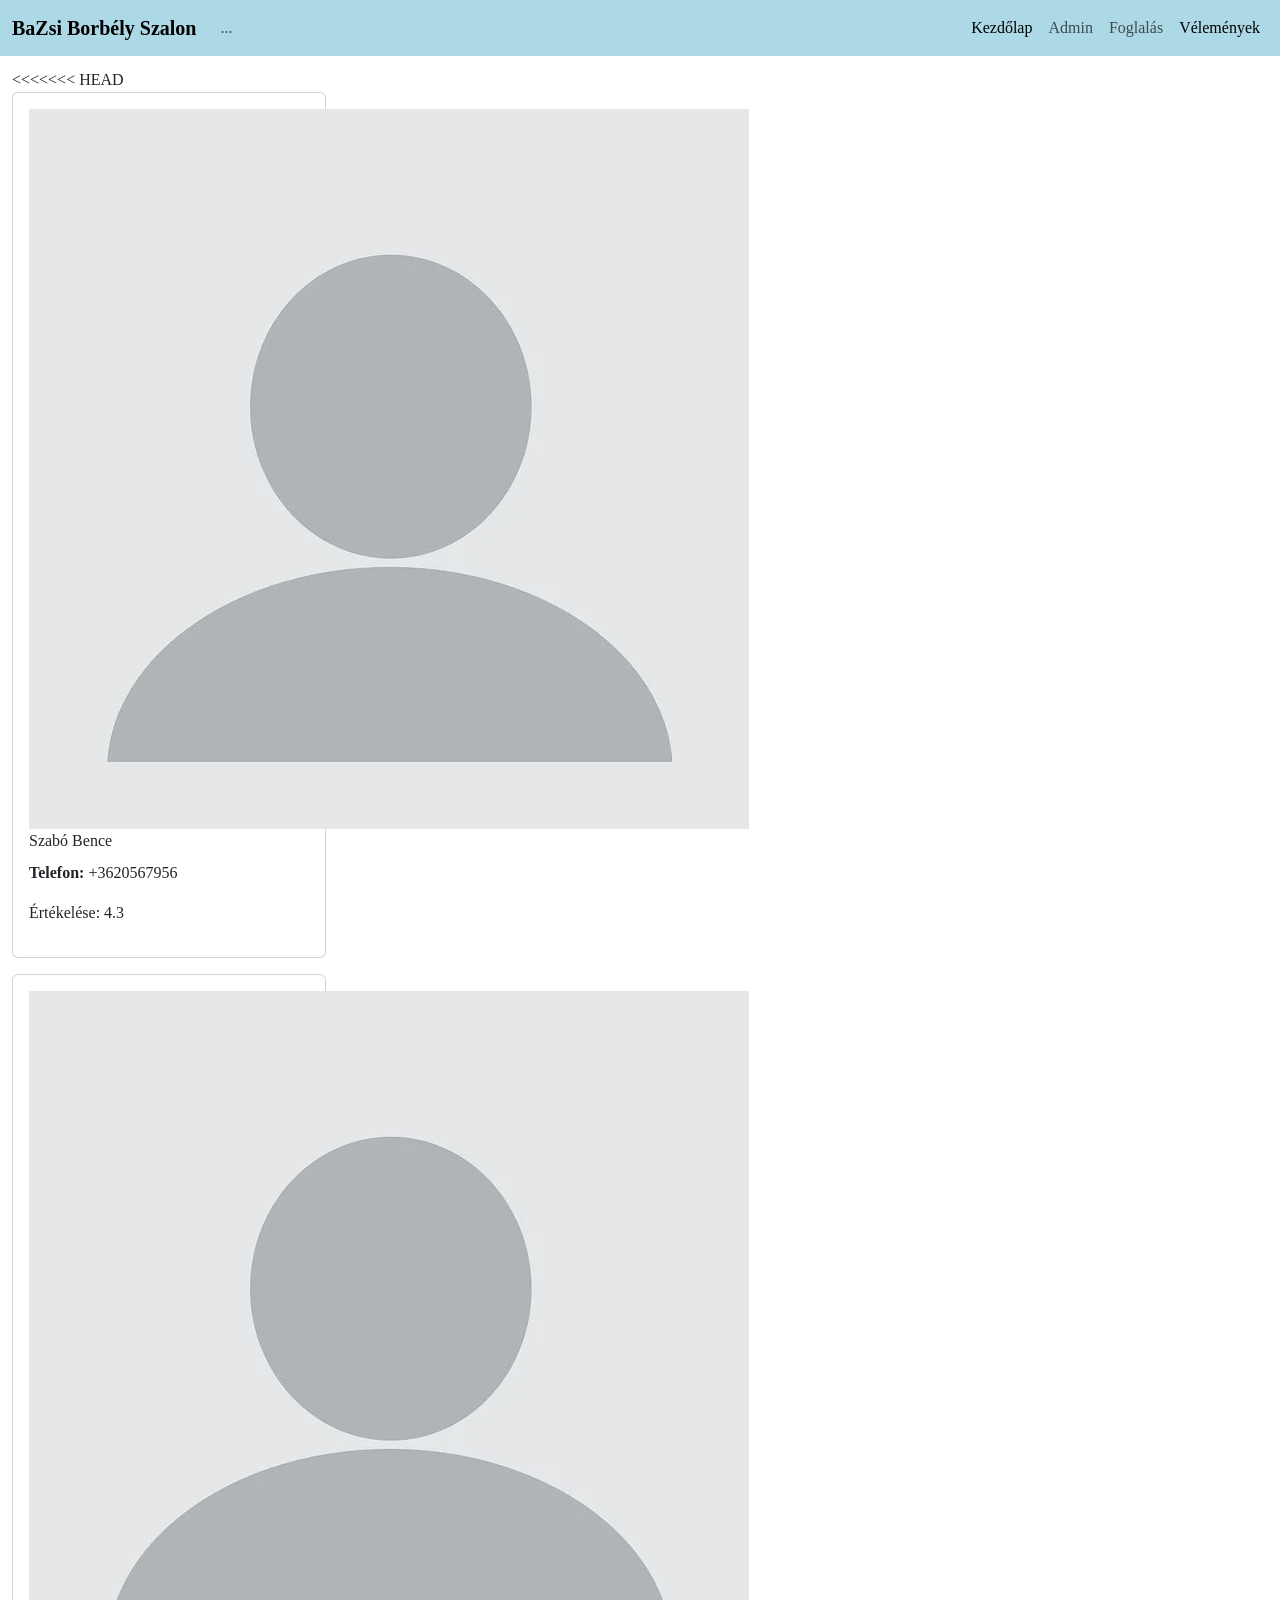
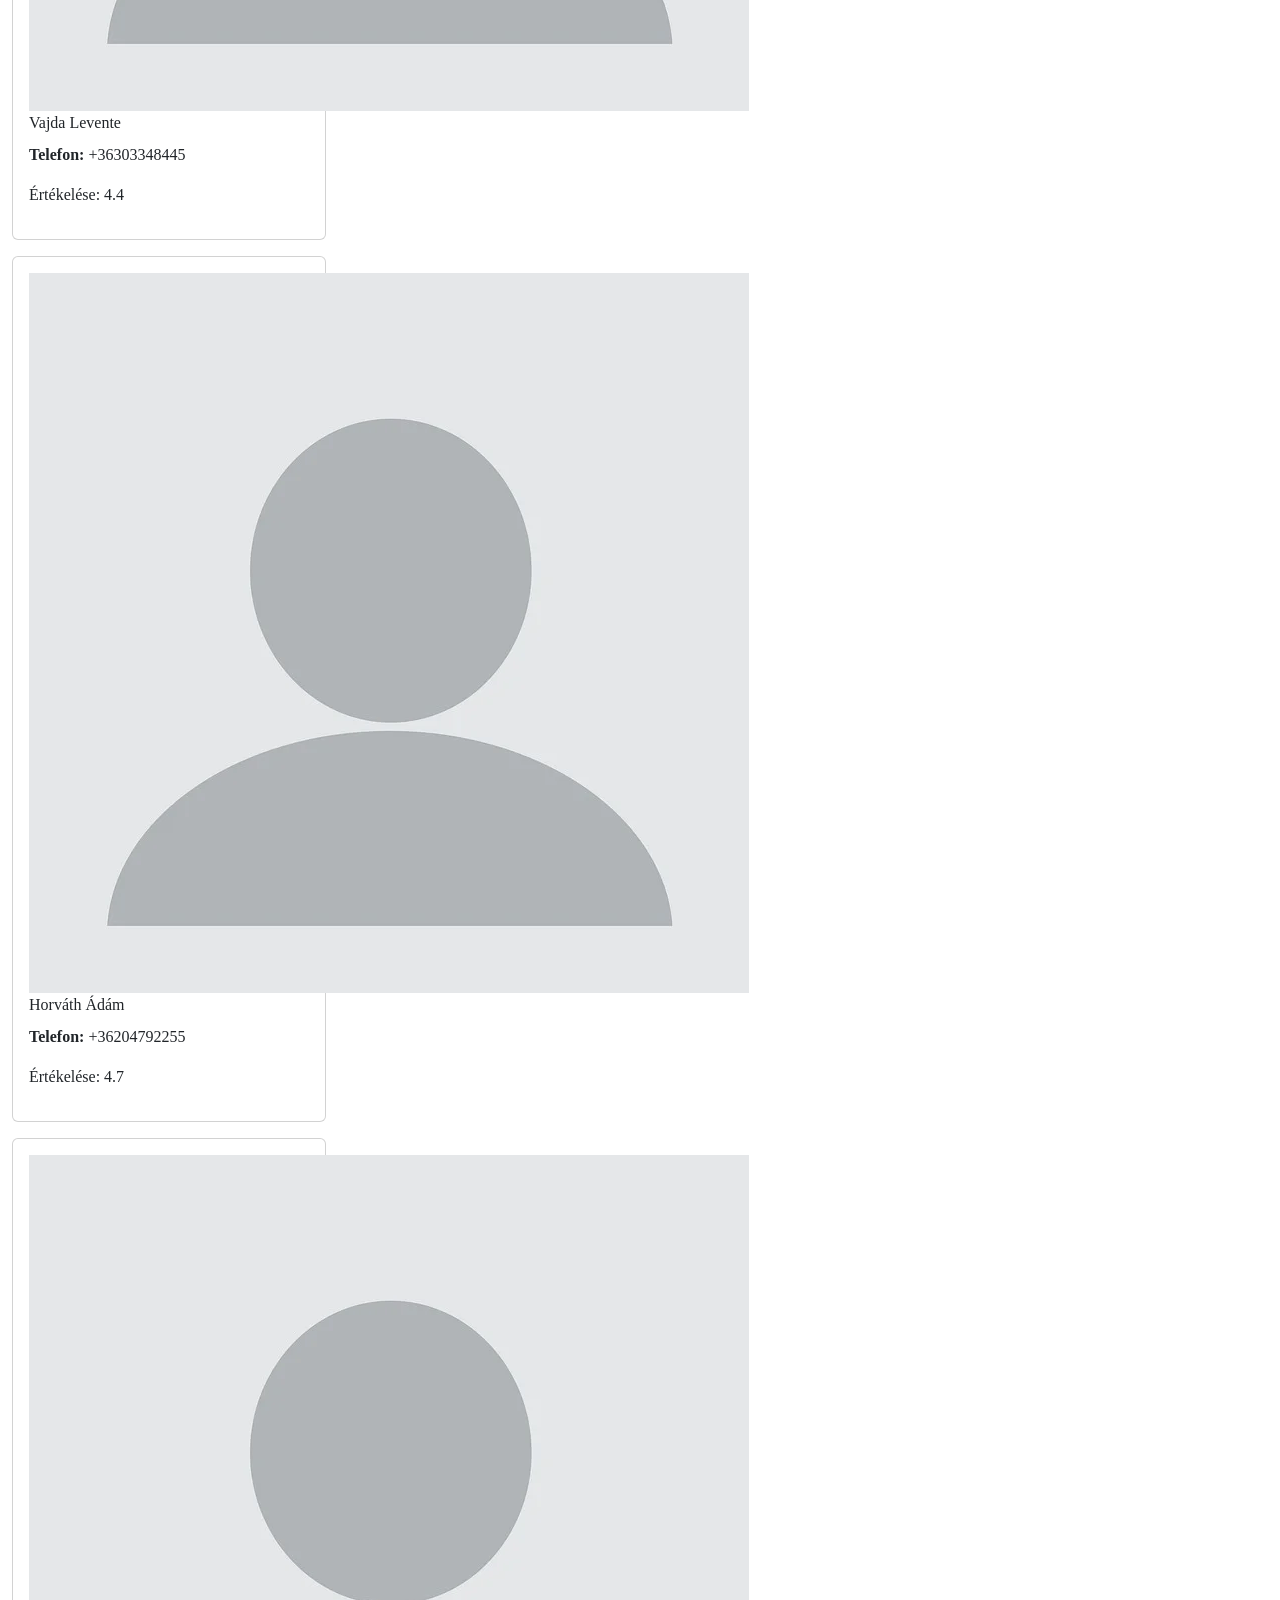
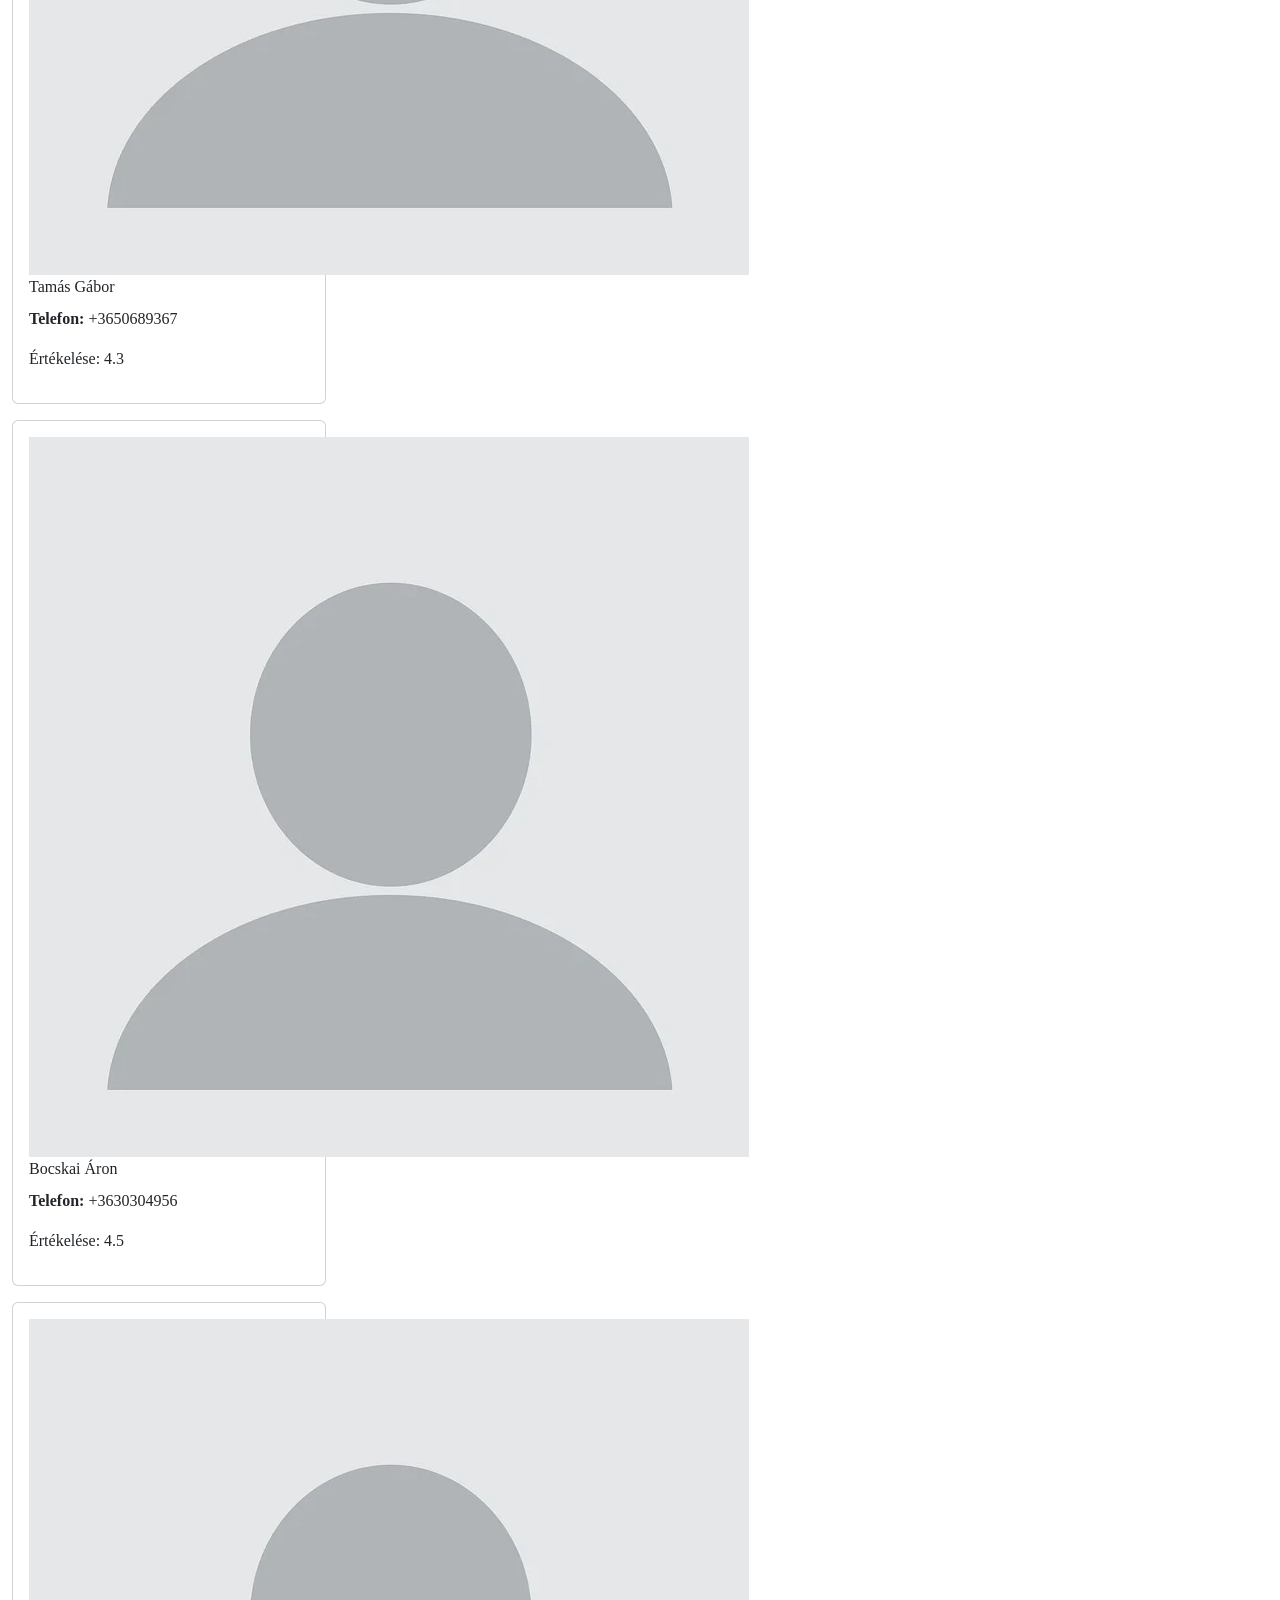
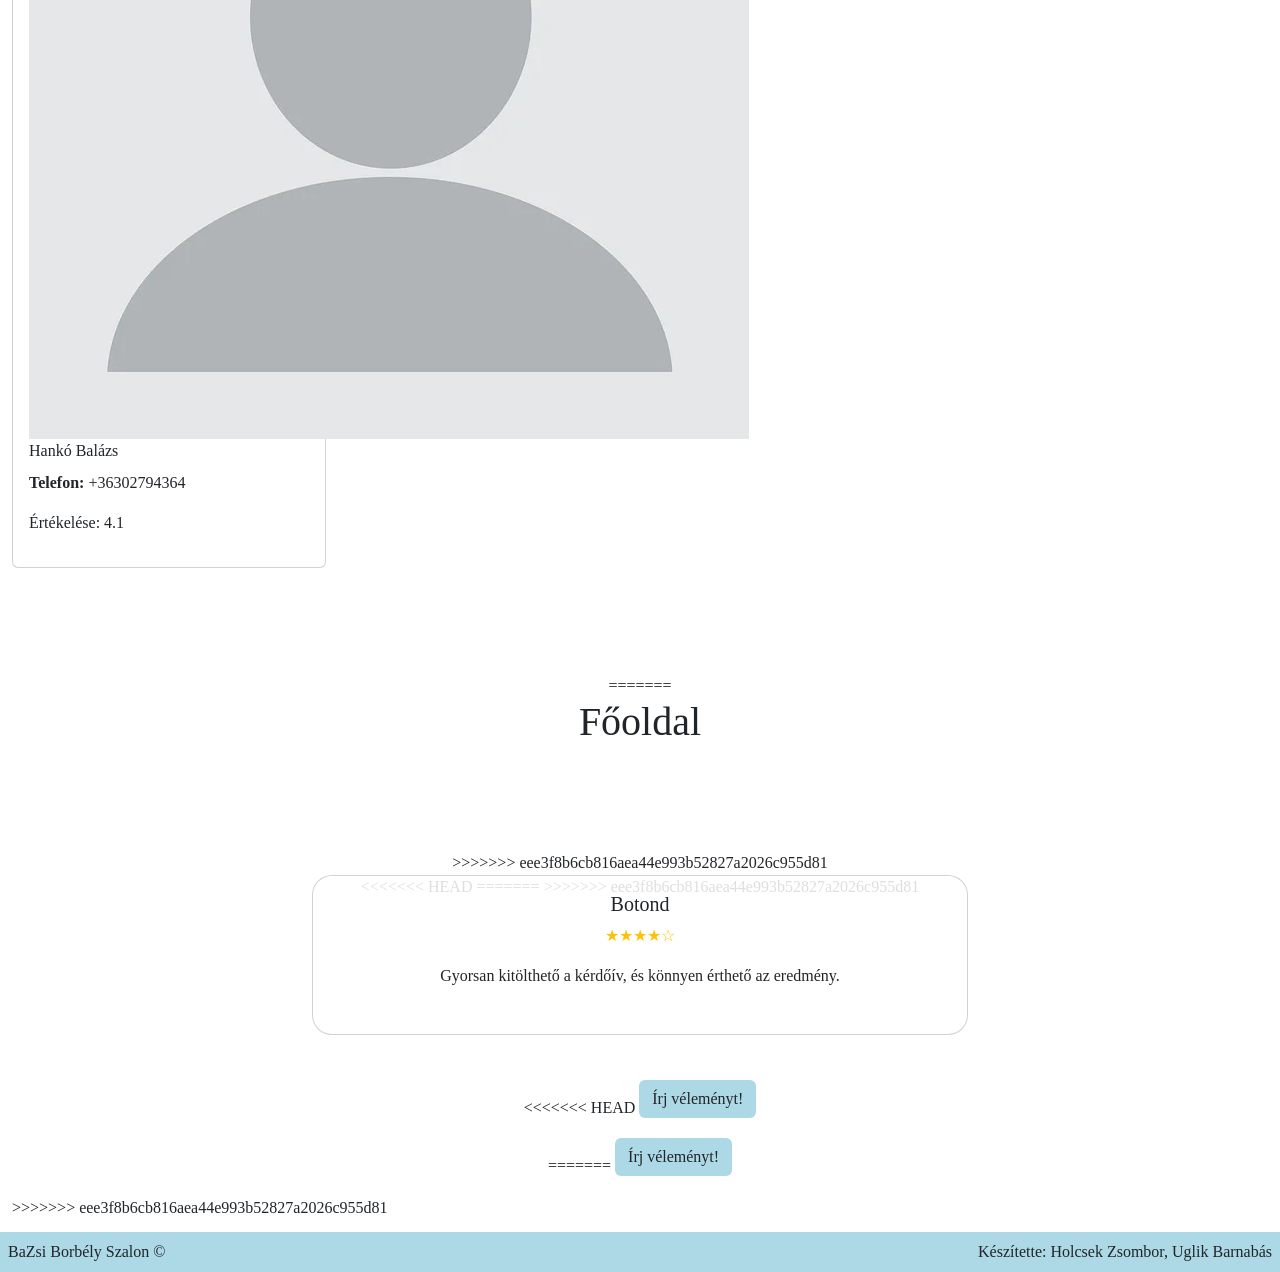
==== index.html @ d94f860d "Merge branch 'main' of https://github.com/barnabas23c/weboldal-projekt-foglalasos" ====
<!DOCTYPE html>
<html lang="hu">

<head>
    <meta charset="UTF-8">
    <meta name="viewport" content="width=device-width, initial-scale=1.0">
    <link href="https://cdn.jsdelivr.net/npm/bootstrap@5.3.8/dist/css/bootstrap.min.css" rel="stylesheet"
        integrity="sha384-sRIl4kxILFvY47J16cr9ZwB07vP4J8+LH7qKQnuqkuIAvNWLzeN8tE5YBujZqJLB" crossorigin="anonymous">
    <script src="https://cdn.jsdelivr.net/npm/bootstrap@5.3.8/dist/js/bootstrap.bundle.min.js"
        integrity="sha384-FKyoEForCGlyvwx9Hj09JcYn3nv7wiPVlz7YYwJrWVcXK/BmnVDxM+D2scQbITxI"
        crossorigin="anonymous"></script>
    <link rel="stylesheet" href="/style.css">
    <script src="./script.js" defer></script>
    <title>BaZsi Borbély Szalon</title>
</head>

<body>
    <nav class="navbar navbar-expand-sm sticky-top">
        <div class="container-fluid">
            <a href="#" class="navbar-brand">BaZsi Borbély Szalon</a>
            <button class="navbar-toggler" type="button" data-bs-toggle="collapse" data-bs-target="#navbarContent"
                aria-controls="navbarContent" aria-expanded="false" aria-label="Nyitás/csukás">
                <span class="navbar-toggler-icon"></span>
            </button>
            <div class="collapse navbar-collapse justify-content-end" id="navbarContent">
                <ul class="navbar-nav me-auto">
                    <li class="nav-item">
                        <a class="nav-link" href="#valami">...</a>
                    </li>
                </ul>
                <ul class="navbar-nav">
                    <li class="nav-item">
                        <a class="nav-link active" aria-current="page" href="/#">Kezdőlap</a>
                    </li>
                    <li class="nav-item">
                        <a class="nav-link" href="../adminoldal/admin.html">Admin</a>
                    </li>
                    <li class="nav-item">
                        <a class="nav-link" href="/foglalas/">Foglalás</a>
                    </li>
                    <li class="nav-item">
                        <a class="nav-link active" aria-current="page" href="#velemenyek">Vélemények</a>
                    </li>
                </ul>
            </div>
        </div>
    </nav>
    <main>
<<<<<<< HEAD
        <!-- Carousel -->

        <div id="fodraszok"></div>

        <div class="container mt-5 text-center">

        <h3 class="text-white mb-4">Vélemények</h3>
=======
        <!-- <div id="carouselExampleIndicators" class="carousel slide">
  <div class="carousel-indicators">
    <button type="button" data-bs-target="#carouselExampleIndicators" data-bs-slide-to="0" class="active" aria-current="true" aria-label="Slide 1"></button>
    <button type="button" data-bs-target="#carouselExampleIndicators" data-bs-slide-to="1" aria-label="Slide 2"></button>
    <button type="button" data-bs-target="#carouselExampleIndicators" data-bs-slide-to="2" aria-label="Slide 3"></button>
  </div>
  <div class="carousel-inner">
    <div class="carousel-item active">
      <img src="https://barberworld.hu/wp-content/uploads/2020/09/0_wyADGici3oFLpdnk-1.jpg" class="d-block w-100" alt="...">
    </div>
    <div class="carousel-item">
      <img src="https://barberworld.hu/wp-content/uploads/2020/09/0_wyADGici3oFLpdnk-1.jpg" class="d-block w-100" alt="...">
    </div>
    <div class="carousel-item">
      <img src="https://barberworld.hu/wp-content/uploads/2020/09/0_wyADGici3oFLpdnk-1.jpg" class="d-block w-100" alt="...">
    </div>
  </div>
  <button class="carousel-control-prev" type="button" data-bs-target="#carouselExampleIndicators" data-bs-slide="prev">
    <span class="carousel-control-prev-icon" aria-hidden="true"></span>
    <span class="visually-hidden">Previous</span>
  </button>
  <button class="carousel-control-next" type="button" data-bs-target="#carouselExampleIndicators" data-bs-slide="next">
    <span class="carousel-control-next-icon" aria-hidden="true"></span>
    <span class="visually-hidden">Next</span>
  </button>
</div> -->
        <h1>Főoldal</h1>
        <div class="container mt-5 text-center">

    <h3 class="text-white mb-4">Vélemények</h3>
>>>>>>> eee3f8b6cb816aea44e993b52827a2026c955d81

    <div id="velemenyCarousel" class="carousel slide">
        <div class="carousel-inner" id="velemenyek">

            <div class="carousel-item active">
                <div class="card mx-auto velemeny-kartya">
                    <div class="card-body">
                        <h5 class="card-title">Botond</h5>
                        <p class="text-warning">★★★★☆</p>
                        <p class="card-text">
                            Gyorsan kitölthető a kérdőív, és könnyen érthető az eredmény.
                        </p>
                    </div>
                </div>
            </div>
<<<<<<< HEAD
            
=======

>>>>>>> eee3f8b6cb816aea44e993b52827a2026c955d81
            <div class="carousel-item">
                <div class="card mx-auto velemeny-kartya">
                    <div class="card-body">
                        <h5 class="card-title">III. Albert király</h5>
                        <p class="text-warning">★☆☆☆☆</p>
                        <p class="card-text">
                            Badarásg ez az egész, az én időmben nem voltak ilyenek.
                        </p>
                    </div>
                </div>
            </div>

            <div class="carousel-item">
                <div class="card mx-auto velemeny-kartya">
                    <div class="card-body">
                        <h5 class="card-title">Elisabeth</h5>
                        <p class="text-warning">★★★★★</p>
                        <p class="card-text">
                            Érdekes volt látni, hogy a mindennapi szokásiam milyen károsak.
                        </p>
                    </div>
                </div>
            </div>

            <div class="carousel-item">
                <div class="card mx-auto velemeny-kartya">
                    <div class="card-body">
                        <h5 class="card-title">Noel</h5>
                        <p class="text-warning">★★★★☆</p>
                        <p class="card-text">
                            Tetszik, hogy felhívjátok a környeztre a figyelmet.
                        </p>
                    </div>
                </div>
            </div>

        </div>

        <button class="carousel-control-prev" type="button"
                data-bs-target="#velemenyCarousel" data-bs-slide="prev">
            <span class="carousel-control-prev-icon" aria-hidden="true"></span>
        </button>

        <button class="carousel-control-next" type="button"
                data-bs-target="#velemenyCarousel" data-bs-slide="next">
            <span class="carousel-control-next-icon" aria-hidden="true"></span>
        </button>

    </div>
    <div class="text-center">
<<<<<<< HEAD
        <a href="../velemenyek/velemeny.html"><button type="button" class="btn" id="velemenygomb">Írj véleményt!</button></a>
    </div>

</div>

=======
        <a href=""><button type="button" class="btn" id="velemenygomb">Írj véleményt!</button></a>
    </div>

</div>
>>>>>>> eee3f8b6cb816aea44e993b52827a2026c955d81
    </main>
    <footer class="d-flex justify-content-between p-2">
        <span>BaZsi Borbély Szalon ©</span>
        <span>Készítette: Holcsek Zsombor, Uglik Barnabás</span>
    </footer>
</body>

</html>
---- style.css ----
@import url('https://fonts.googleapis.com/css2?family=Clarity+City:ital,wght@0,100..900;1,100..900&family=IBM+Plex+Sans+Devanagari:wght@100;200;300;400;500;600;700&family=IBM+Plex+Serif:ital,wght@0,100;0,200;0,300;0,400;0,500;0,600;0,700;1,100;1,200;1,300;1,400;1,500;1,600;1,700&family=Kedebideri:wght@400;500;600;700;800;900&display=swap');

:root {
    --hatter-navbar: lightblue;
    --hatter-footer: lightblue;
    --hatter-main: white;
}

* {
    font-family: 'Clarity City';
    box-sizing: border-box;
}

html {
    height: 100%;
}

body {
    min-height: 100%;
    display: flex;
    flex-direction: column;
}


/* ----- NAVBAR ----- */
.navbar {
    background-color: var(--hatter-navbar);
}

.navbar-brand {
    font-weight: 600;
}

.nav-link {
    font-weight: 500;
}

/* ----- MAIN ----- */
main {
    background-color: var(--hatter-main);
    padding: 12px;
    flex-grow: 1;
}

/* ----- NAVBAR ----- */
footer {
    background-color: var(--hatter-footer);
}

/* ----- VELEMENYEK ----- */
.velemeny-kartya {
    width: 60%;
    min-height: 160px;
    border-radius: 20px;
    background-color: rgba(255, 255, 255, 0.85);
}

#velemenyCarousel {
    padding-bottom: 45px;
}

#velemenygomb{
 margin-bottom: 20px;
 background-color: lightblue;
}
<<<<<<< HEAD


#kepek{
    border: solid 1px black;
    border-radius: 10px;
    height: 100;
    width: 100px;
    margin: auto;
}
=======
>>>>>>> eee3f8b6cb816aea44e993b52827a2026c955d81
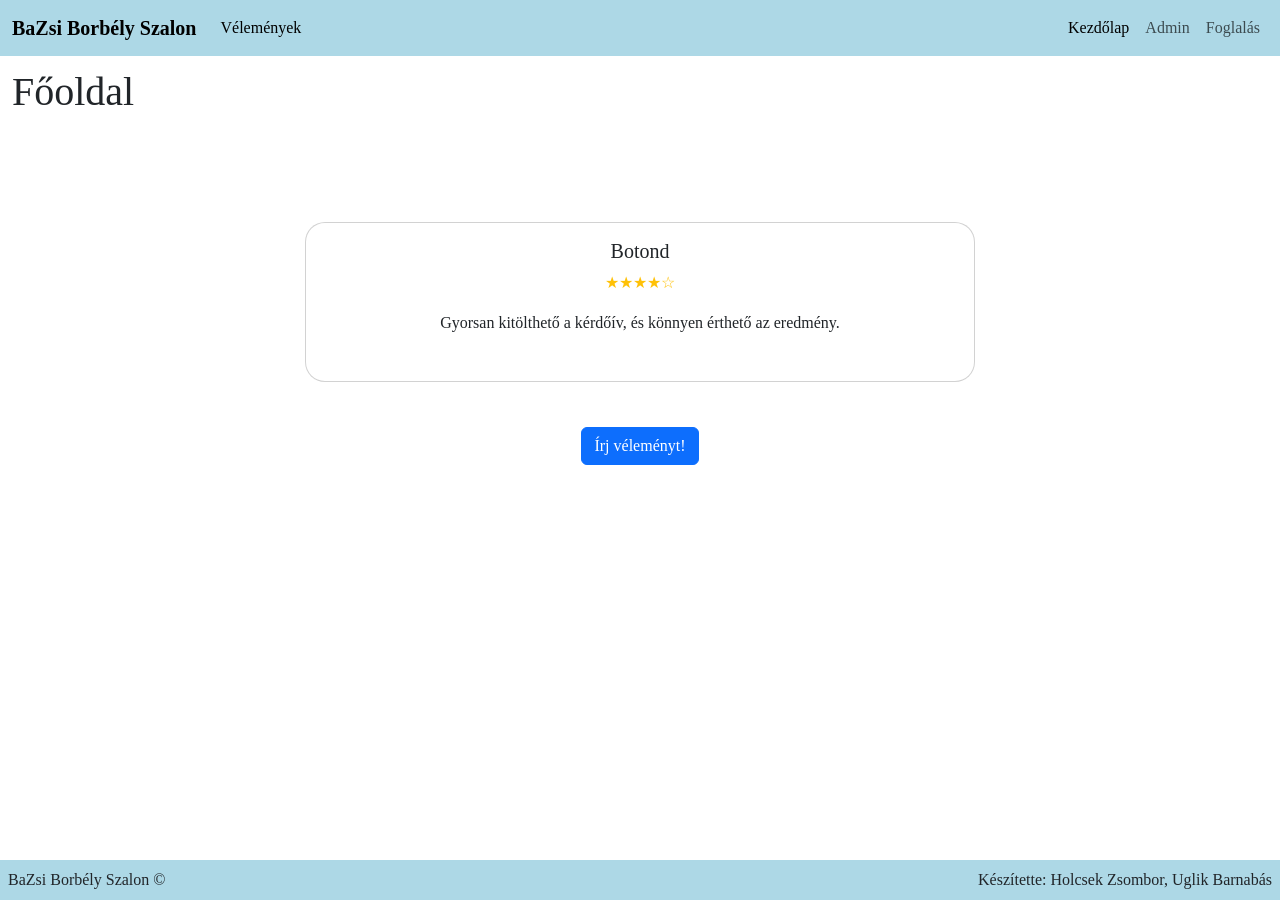
==== commit fec74698: "Nav linkek megjavítása, footer megjavítása az admin oldalon, foglalás idő rendszer befejezése" ====
--- a/index.html
+++ b/index.html
@@ -25,7 +25,7 @@
             <div class="collapse navbar-collapse justify-content-end" id="navbarContent">
                 <ul class="navbar-nav me-auto">
                     <li class="nav-item">
-                        <a class="nav-link" href="#valami">...</a>
+                        <a class="nav-link active" aria-current="page" href="#velemenyek">Vélemények</a>
                     </li>
                 </ul>
                 <ul class="navbar-nav">
@@ -33,28 +33,16 @@
                         <a class="nav-link active" aria-current="page" href="/#">Kezdőlap</a>
                     </li>
                     <li class="nav-item">
-                        <a class="nav-link" href="../adminoldal/admin.html">Admin</a>
+                        <a class="nav-link" href="/adminoldal/admin.html">Admin</a>
                     </li>
                     <li class="nav-item">
                         <a class="nav-link" href="/foglalas/">Foglalás</a>
-                    </li>
-                    <li class="nav-item">
-                        <a class="nav-link active" aria-current="page" href="#velemenyek">Vélemények</a>
                     </li>
                 </ul>
             </div>
         </div>
     </nav>
     <main>
-<<<<<<< HEAD
-        <!-- Carousel -->
-
-        <div id="fodraszok"></div>
-
-        <div class="container mt-5 text-center">
-
-        <h3 class="text-white mb-4">Vélemények</h3>
-=======
         <!-- <div id="carouselExampleIndicators" class="carousel slide">
   <div class="carousel-indicators">
     <button type="button" data-bs-target="#carouselExampleIndicators" data-bs-slide-to="0" class="active" aria-current="true" aria-label="Slide 1"></button>
@@ -85,7 +73,6 @@
         <div class="container mt-5 text-center">
 
     <h3 class="text-white mb-4">Vélemények</h3>
->>>>>>> eee3f8b6cb816aea44e993b52827a2026c955d81
 
     <div id="velemenyCarousel" class="carousel slide">
         <div class="carousel-inner" id="velemenyek">
@@ -101,11 +88,6 @@
                     </div>
                 </div>
             </div>
-<<<<<<< HEAD
-            
-=======
-
->>>>>>> eee3f8b6cb816aea44e993b52827a2026c955d81
             <div class="carousel-item">
                 <div class="card mx-auto velemeny-kartya">
                     <div class="card-body">
@@ -156,18 +138,10 @@
 
     </div>
     <div class="text-center">
-<<<<<<< HEAD
-        <a href="../velemenyek/velemeny.html"><button type="button" class="btn" id="velemenygomb">Írj véleményt!</button></a>
+        <a href="/velemenyek/velemeny.html" class="btn btn-primary" id="velemenyekgomb">Írj véleményt!</a>
     </div>
 
 </div>
-
-=======
-        <a href=""><button type="button" class="btn" id="velemenygomb">Írj véleményt!</button></a>
-    </div>
-
-</div>
->>>>>>> eee3f8b6cb816aea44e993b52827a2026c955d81
     </main>
     <footer class="d-flex justify-content-between p-2">
         <span>BaZsi Borbély Szalon ©</span>
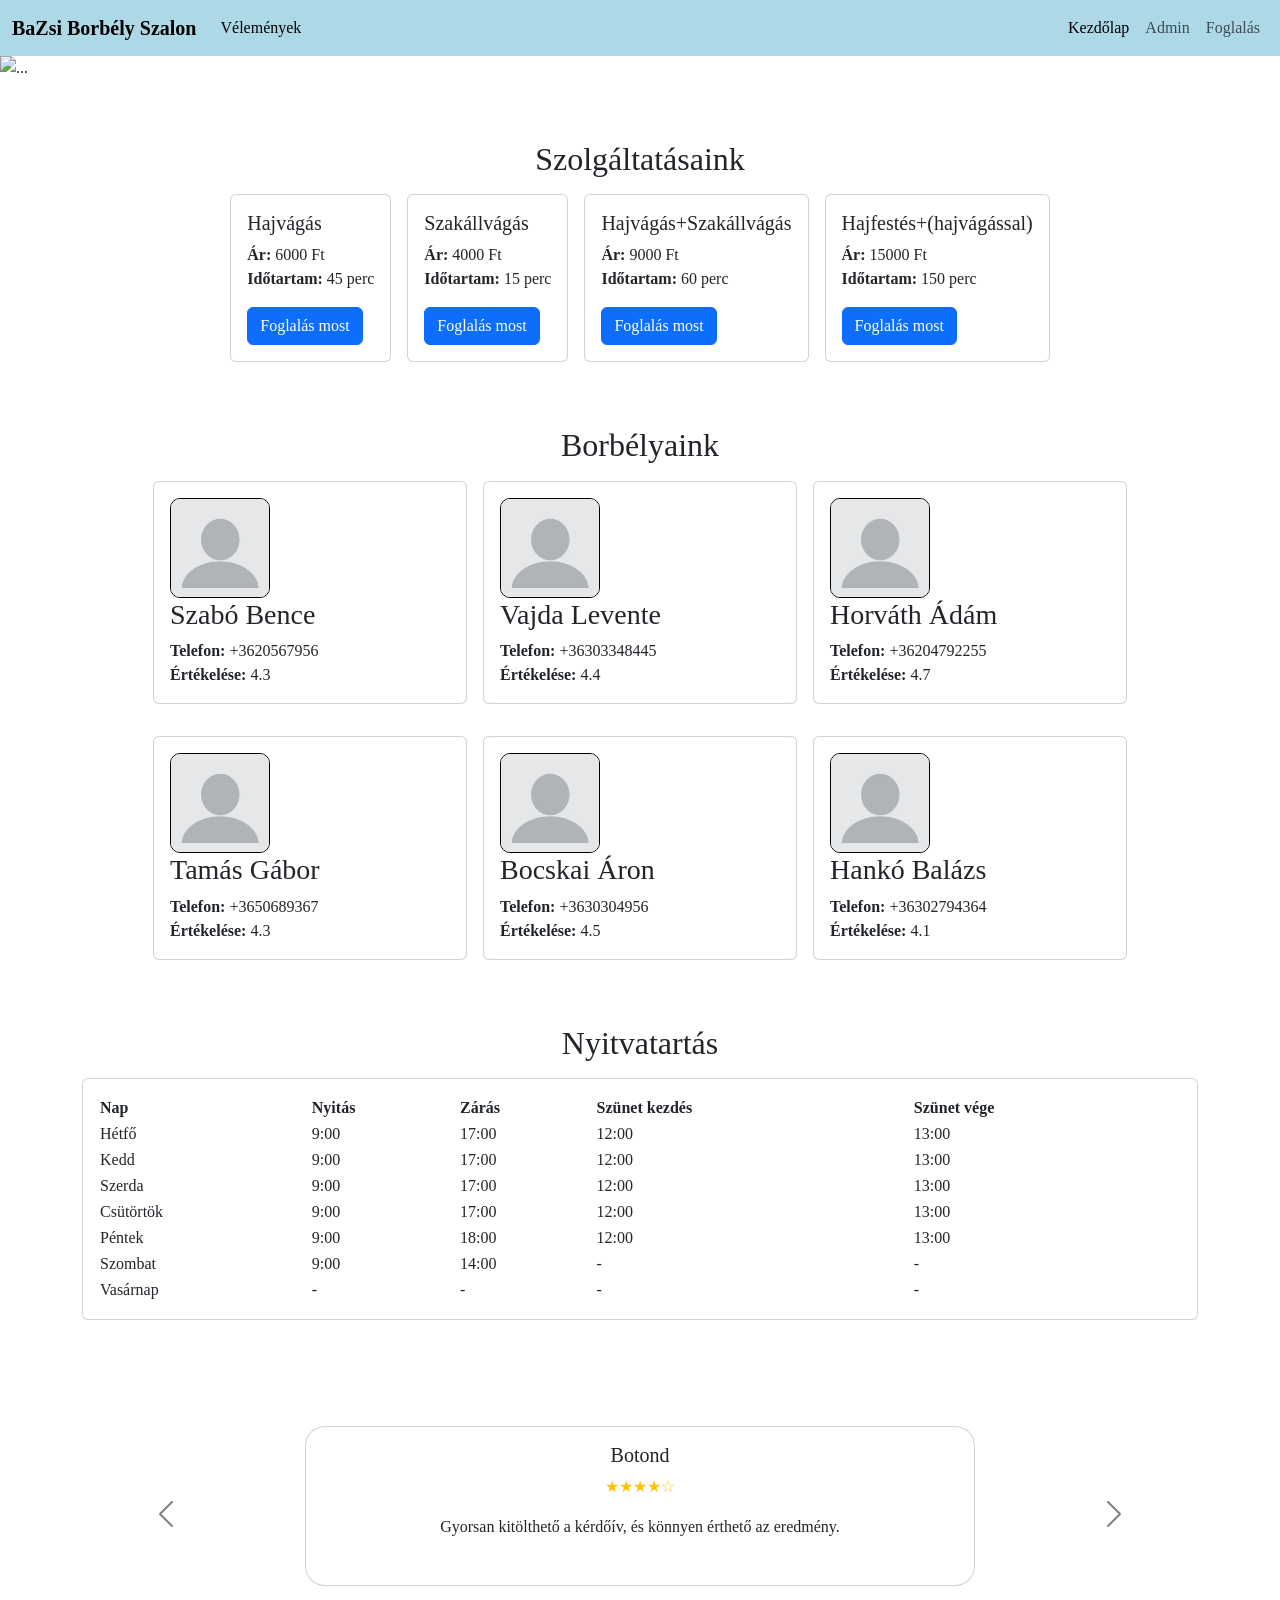
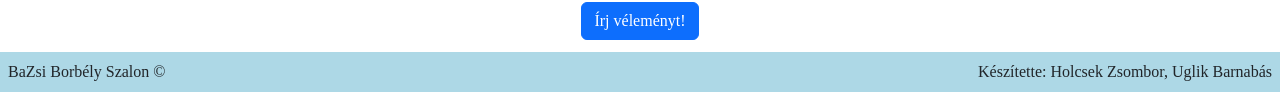
==== commit 96b389b8: "Főoldal" ====
--- a/index.html
+++ b/index.html
@@ -1,19 +1,17 @@
 <!DOCTYPE html>
 <html lang="hu">
-
 <head>
     <meta charset="UTF-8">
     <meta name="viewport" content="width=device-width, initial-scale=1.0">
     <link href="https://cdn.jsdelivr.net/npm/bootstrap@5.3.8/dist/css/bootstrap.min.css" rel="stylesheet"
         integrity="sha384-sRIl4kxILFvY47J16cr9ZwB07vP4J8+LH7qKQnuqkuIAvNWLzeN8tE5YBujZqJLB" crossorigin="anonymous">
     <script src="https://cdn.jsdelivr.net/npm/bootstrap@5.3.8/dist/js/bootstrap.bundle.min.js"
-        integrity="sha384-FKyoEForCGlyvwx9Hj09JcYn3nv7wiPVlz7YYwJrWVcXK/BmnVDxM+D2scQbITxI"
-        crossorigin="anonymous"></script>
+    integrity="sha384-FKyoEForCGlyvwx9Hj09JcYn3nv7wiPVlz7YYwJrWVcXK/BmnVDxM+D2scQbITxI"
+    crossorigin="anonymous"></script>
     <link rel="stylesheet" href="/style.css">
     <script src="./script.js" defer></script>
     <title>BaZsi Borbély Szalon</title>
 </head>
-
 <body>
     <nav class="navbar navbar-expand-sm sticky-top">
         <div class="container-fluid">
@@ -42,111 +40,124 @@
             </div>
         </div>
     </nav>
+    <div id="carousel" class="carousel slide">
+        <div class="carousel-indicators">
+            <button type="button" data-bs-target="#carousel" data-bs-slide-to="0" class="active" aria-current="true" aria-label="Slide 1"></button>
+            <button type="button" data-bs-target="#carousel" data-bs-slide-to="1" aria-label="Slide 2"></button>
+            <button type="button" data-bs-target="#carousel" data-bs-slide-to="2" aria-label="Slide 3"></button>
+        </div>
+        <div class="carousel-inner">
+            <div class="carousel-item active">
+                <img src="https://upload.wikimedia.org/wikipedia/commons/6/6e/TexasRichardson_barberShop.jpg" class="d-block w-100" alt="...">
+            </div>
+            <div class="carousel-item">
+                <img src="https://barberworld.hu/wp-content/uploads/2020/09/0_wyADGici3oFLpdnk-1.jpg" class="d-block w-100" alt="...">
+            </div>
+            <div class="carousel-item">
+                <img src="https://upload.wikimedia.org/wikipedia/commons/9/94/Salon_and_Barber_shop_Ra%27por_by_Don_Ramey_Logan.jpg" class="d-block w-100" alt="...">
+            </div>
+        </div>
+        <button class="carousel-control-prev" type="button" data-bs-target="#carousel" data-bs-slide="prev">
+            <span class="carousel-control-prev-icon" aria-hidden="true"></span>
+            <span class="visually-hidden">Previous</span>
+        </button>
+        <button class="carousel-control-next" type="button" data-bs-target="#carousel" data-bs-slide="next">
+            <span class="carousel-control-next-icon" aria-hidden="true"></span>
+            <span class="visually-hidden">Next</span>
+        </button>
+    </div>
     <main>
-        <!-- <div id="carouselExampleIndicators" class="carousel slide">
-  <div class="carousel-indicators">
-    <button type="button" data-bs-target="#carouselExampleIndicators" data-bs-slide-to="0" class="active" aria-current="true" aria-label="Slide 1"></button>
-    <button type="button" data-bs-target="#carouselExampleIndicators" data-bs-slide-to="1" aria-label="Slide 2"></button>
-    <button type="button" data-bs-target="#carouselExampleIndicators" data-bs-slide-to="2" aria-label="Slide 3"></button>
-  </div>
-  <div class="carousel-inner">
-    <div class="carousel-item active">
-      <img src="https://barberworld.hu/wp-content/uploads/2020/09/0_wyADGici3oFLpdnk-1.jpg" class="d-block w-100" alt="...">
-    </div>
-    <div class="carousel-item">
-      <img src="https://barberworld.hu/wp-content/uploads/2020/09/0_wyADGici3oFLpdnk-1.jpg" class="d-block w-100" alt="...">
-    </div>
-    <div class="carousel-item">
-      <img src="https://barberworld.hu/wp-content/uploads/2020/09/0_wyADGici3oFLpdnk-1.jpg" class="d-block w-100" alt="...">
-    </div>
-  </div>
-  <button class="carousel-control-prev" type="button" data-bs-target="#carouselExampleIndicators" data-bs-slide="prev">
-    <span class="carousel-control-prev-icon" aria-hidden="true"></span>
-    <span class="visually-hidden">Previous</span>
-  </button>
-  <button class="carousel-control-next" type="button" data-bs-target="#carouselExampleIndicators" data-bs-slide="next">
-    <span class="carousel-control-next-icon" aria-hidden="true"></span>
-    <span class="visually-hidden">Next</span>
-  </button>
-</div> -->
-        <h1>Főoldal</h1>
+        <div>
+            <h2 class="text-center mt-5 mb-3">Szolgáltatásaink</h2>
+            <div id="szolgaltatasok" class="d-flex flex-wrap justify-content-center gap-3"></div>
+        </div>
+        <div>
+            <h2 class="text-center mt-5 mb-3">Borbélyaink</h2>
+            <div id="fodraszok" class="d-flex flex-wrap justify-content-center gap-3"></div>
+        </div>
+        <div class="container flex justify-content-center">
+            <h2 class="text-center mt-5 mb-3">Nyitvatartás</h2>
+            <div class="card card-body">
+                <table>
+                    <tbody id="nyitvatartas">
+                        <tr>
+                            <th>Nap</th>
+                            <th>Nyitás</th>
+                            <th>Zárás</th>
+                            <th>Szünet kezdés</th>
+                            <th>Szünet vége</th>
+                        </tr>
+                    </tbody>
+                </table>
+            </div>
+        </div>
         <div class="container mt-5 text-center">
-
-    <h3 class="text-white mb-4">Vélemények</h3>
-
-    <div id="velemenyCarousel" class="carousel slide">
-        <div class="carousel-inner" id="velemenyek">
-
-            <div class="carousel-item active">
-                <div class="card mx-auto velemeny-kartya">
-                    <div class="card-body">
-                        <h5 class="card-title">Botond</h5>
-                        <p class="text-warning">★★★★☆</p>
-                        <p class="card-text">
-                            Gyorsan kitölthető a kérdőív, és könnyen érthető az eredmény.
-                        </p>
+            <h3 class="text-white mb-4">Vélemények</h3>
+            <div id="velemenyCarousel" class="carousel slide pb-3">
+                <div class="carousel-inner" id="velemenyek">
+                    <div class="carousel-item active">
+                        <div class="card mx-auto velemeny-kartya">
+                            <div class="card-body">
+                                <h5 class="card-title">Botond</h5>
+                                <p class="text-warning">★★★★☆</p>
+                                <p class="card-text">
+                                    Gyorsan kitölthető a kérdőív, és könnyen érthető az eredmény.
+                                </p>
+                            </div>
+                        </div>
+                    </div>
+                    <div class="carousel-item">
+                        <div class="card mx-auto velemeny-kartya">
+                            <div class="card-body">
+                                <h5 class="card-title">III. Albert király</h5>
+                                <p class="text-warning">★☆☆☆☆</p>
+                                <p class="card-text">
+                                Badarásg ez az egész, az én időmben nem voltak ilyenek.
+                            </p>
+                            </div>
+                        </div>
+                    </div>
+                    <div class="carousel-item">
+                        <div class="card mx-auto velemeny-kartya">
+                            <div class="card-body">
+                                <h5 class="card-title">Elisabeth</h5>
+                                <p class="text-warning">★★★★★</p>
+                                <p class="card-text">
+                                    Érdekes volt látni, hogy a mindennapi szokásiam milyen károsak.
+                                </p>
+                            </div>
+                        </div>
+                    </div>
+                    <div class="carousel-item">
+                        <div class="card mx-auto velemeny-kartya">
+                            <div class="card-body">
+                                <h5 class="card-title">Noel</h5>
+                                <p class="text-warning">★★★★☆</p>
+                                <p class="card-text">
+                                    Tetszik, hogy felhívjátok a környeztre a figyelmet.
+                                </p>
+                            </div>
+                        </div>
                     </div>
                 </div>
+                <button class="carousel-control-prev" type="button"
+                    data-bs-target="#velemenyCarousel" data-bs-slide="prev">
+                    <span class="carousel-control-prev-icon" aria-hidden="true"></span>
+                </button>
+                <button class="carousel-control-next" type="button"
+                    data-bs-target="#velemenyCarousel" data-bs-slide="next">
+                    <span class="carousel-control-next-icon" aria-hidden="true"></span>
+                </button>
             </div>
-            <div class="carousel-item">
-                <div class="card mx-auto velemeny-kartya">
-                    <div class="card-body">
-                        <h5 class="card-title">III. Albert király</h5>
-                        <p class="text-warning">★☆☆☆☆</p>
-                        <p class="card-text">
-                            Badarásg ez az egész, az én időmben nem voltak ilyenek.
-                        </p>
-                    </div>
-                </div>
+            <div class="text-center">
+                <a href="/velemenyek/velemeny.html" class="btn btn-primary" id="velemenyekgomb">Írj véleményt!</a>
             </div>
-
-            <div class="carousel-item">
-                <div class="card mx-auto velemeny-kartya">
-                    <div class="card-body">
-                        <h5 class="card-title">Elisabeth</h5>
-                        <p class="text-warning">★★★★★</p>
-                        <p class="card-text">
-                            Érdekes volt látni, hogy a mindennapi szokásiam milyen károsak.
-                        </p>
-                    </div>
-                </div>
-            </div>
-
-            <div class="carousel-item">
-                <div class="card mx-auto velemeny-kartya">
-                    <div class="card-body">
-                        <h5 class="card-title">Noel</h5>
-                        <p class="text-warning">★★★★☆</p>
-                        <p class="card-text">
-                            Tetszik, hogy felhívjátok a környeztre a figyelmet.
-                        </p>
-                    </div>
-                </div>
-            </div>
-
         </div>
-
-        <button class="carousel-control-prev" type="button"
-                data-bs-target="#velemenyCarousel" data-bs-slide="prev">
-            <span class="carousel-control-prev-icon" aria-hidden="true"></span>
-        </button>
-
-        <button class="carousel-control-next" type="button"
-                data-bs-target="#velemenyCarousel" data-bs-slide="next">
-            <span class="carousel-control-next-icon" aria-hidden="true"></span>
-        </button>
-
-    </div>
-    <div class="text-center">
-        <a href="/velemenyek/velemeny.html" class="btn btn-primary" id="velemenyekgomb">Írj véleményt!</a>
-    </div>
-
-</div>
     </main>
     <footer class="d-flex justify-content-between p-2">
         <span>BaZsi Borbély Szalon ©</span>
         <span>Készítette: Holcsek Zsombor, Uglik Barnabás</span>
     </footer>
+    <script src="/upscroll.js"></script>
 </body>
-
-</html>+</html>
--- a/style.css
+++ b/style.css
@@ -1,4 +1,5 @@
 @import url('https://fonts.googleapis.com/css2?family=Clarity+City:ital,wght@0,100..900;1,100..900&family=IBM+Plex+Sans+Devanagari:wght@100;200;300;400;500;600;700&family=IBM+Plex+Serif:ital,wght@0,100;0,200;0,300;0,400;0,500;0,600;0,700;1,100;1,200;1,300;1,400;1,500;1,600;1,700&family=Kedebideri:wght@400;500;600;700;800;900&display=swap');
+@import url("https://fonts.googleapis.com/css2?family=Material+Symbols+Rounded:opsz,wght,FILL,GRAD@20..48,100..700,0..1,-50..200&icon_names=keyboard_double_arrow_up");
 
 :root {
     --hatter-navbar: lightblue;
@@ -47,6 +48,15 @@
     background-color: var(--hatter-footer);
 }
 
+/* ----- CAROUSEL ----- */
+#carousel, #carousel .carousel-inner {
+    max-height: 50vh;
+}
+
+#carousel img {
+    object-fit: cover;
+}
+
 /* ----- VELEMENYEK ----- */
 .velemeny-kartya {
     width: 60%;
@@ -59,12 +69,18 @@
     padding-bottom: 45px;
 }
 
+#velemenyCarousel .carousel-control-prev-icon {
+    background-image: url("data:image/svg+xml,%3csvg xmlns='http://www.w3.org/2000/svg' viewBox='0 0 16 16' fill='%23000'%3e%3cpath d='M11.354 1.646a.5.5 0 0 1 0 .708L5.707 8l5.647 5.646a.5.5 0 0 1-.708.708l-6-6a.5.5 0 0 1 0-.708l6-6a.5.5 0 0 1 .708 0'/%3e%3c/svg%3e");
+}
+
+#velemenyCarousel .carousel-control-next-icon {
+    background-image: url("data:image/svg+xml,%3csvg xmlns='http://www.w3.org/2000/svg' viewBox='0 0 16 16' fill='%23000'%3e%3cpath d='M4.646 1.646a.5.5 0 0 1 .708 0l6 6a.5.5 0 0 1 0 .708l-6 6a.5.5 0 0 1-.708-.708L10.293 8 4.646 2.354a.5.5 0 0 1 0-.708'/%3e%3c/svg%3e") !important;
+}
+
 #velemenygomb{
  margin-bottom: 20px;
  background-color: lightblue;
 }
-<<<<<<< HEAD
-
 
 #kepek{
     border: solid 1px black;
@@ -73,5 +89,25 @@
     width: 100px;
     margin: auto;
 }
-=======
->>>>>>> eee3f8b6cb816aea44e993b52827a2026c955d81
+
+/* ----- FELGÖRGETŐ GOMB ----- */
+#scrollup {
+    position: fixed;
+    bottom: 48px;
+    right: 48px;
+    width: 48px;
+    height: 48px;
+    text-align: center;
+    line-height: 48px;
+    border-radius: 50%;
+    font-size: 32px;
+    box-shadow: 0 0 16px 4px #0004;
+    text-decoration: none;
+    color: black;
+    opacity: 0;
+    transition: opacity .25s;
+    background-color: white;
+}
+
+#scrollup.visible { opacity: 1; }
+
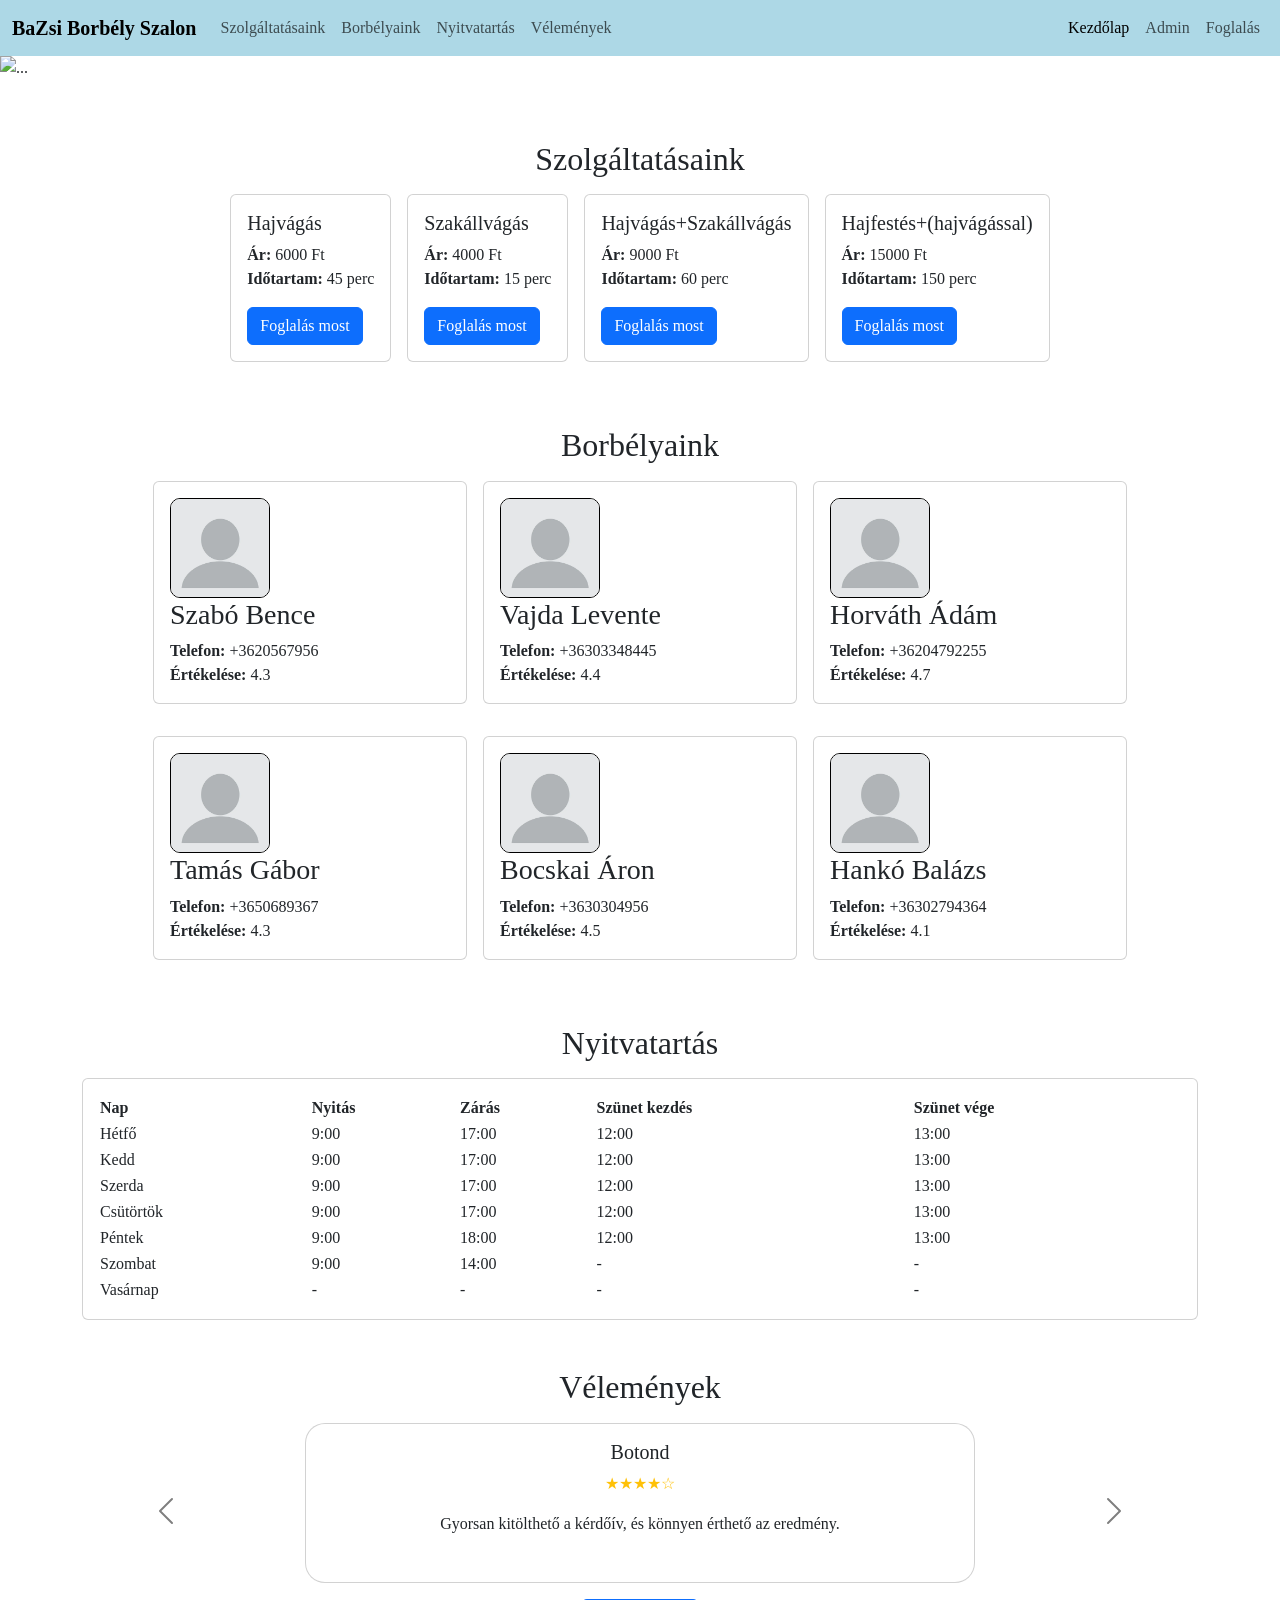
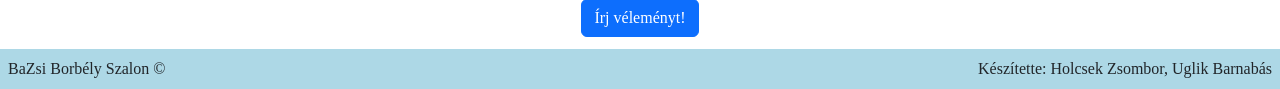
==== commit a71c680a: "Oldal navigáció" ====
--- a/index.html
+++ b/index.html
@@ -23,7 +23,16 @@
             <div class="collapse navbar-collapse justify-content-end" id="navbarContent">
                 <ul class="navbar-nav me-auto">
                     <li class="nav-item">
-                        <a class="nav-link active" aria-current="page" href="#velemenyek">Vélemények</a>
+                        <a class="nav-link" href="#szolgaltatasok">Szolgáltatásaink</a>
+                    </li>
+                    <li class="nav-item">
+                        <a class="nav-link" href="#fodraszok">Borbélyaink</a>
+                    </li>
+                    <li class="nav-item">
+                        <a class="nav-link" href="#nyitvatartas">Nyitvatartás</a>
+                    </li>
+                    <li class="nav-item">
+                        <a class="nav-link" href="#velemenyek">Vélemények</a>
                     </li>
                 </ul>
                 <ul class="navbar-nav">
@@ -67,19 +76,19 @@
         </button>
     </div>
     <main>
-        <div>
+        <div id="szolgaltatasok">
             <h2 class="text-center mt-5 mb-3">Szolgáltatásaink</h2>
-            <div id="szolgaltatasok" class="d-flex flex-wrap justify-content-center gap-3"></div>
+            <div id="szolgaltatasok_inner" class="d-flex flex-wrap justify-content-center gap-3"></div>
         </div>
-        <div>
+        <div id="fodraszok">
             <h2 class="text-center mt-5 mb-3">Borbélyaink</h2>
-            <div id="fodraszok" class="d-flex flex-wrap justify-content-center gap-3"></div>
+            <div id="fodraszok_inner" class="d-flex flex-wrap justify-content-center gap-3"></div>
         </div>
-        <div class="container flex justify-content-center">
+        <div id="nyitvatartas" class="container flex justify-content-center">
             <h2 class="text-center mt-5 mb-3">Nyitvatartás</h2>
             <div class="card card-body">
                 <table>
-                    <tbody id="nyitvatartas">
+                    <tbody id="nyitvatartas_inner">
                         <tr>
                             <th>Nap</th>
                             <th>Nyitás</th>
@@ -91,10 +100,10 @@
                 </table>
             </div>
         </div>
-        <div class="container mt-5 text-center">
-            <h3 class="text-white mb-4">Vélemények</h3>
+        <div id="velemenyek" class="container mt-5 text-center">
+            <h2 class="text-center mt-5 mb-3">Vélemények</h2>
             <div id="velemenyCarousel" class="carousel slide pb-3">
-                <div class="carousel-inner" id="velemenyek">
+                <div class="carousel-inner" id="velemenyek_inner">
                     <div class="carousel-item active">
                         <div class="card mx-auto velemeny-kartya">
                             <div class="card-body">
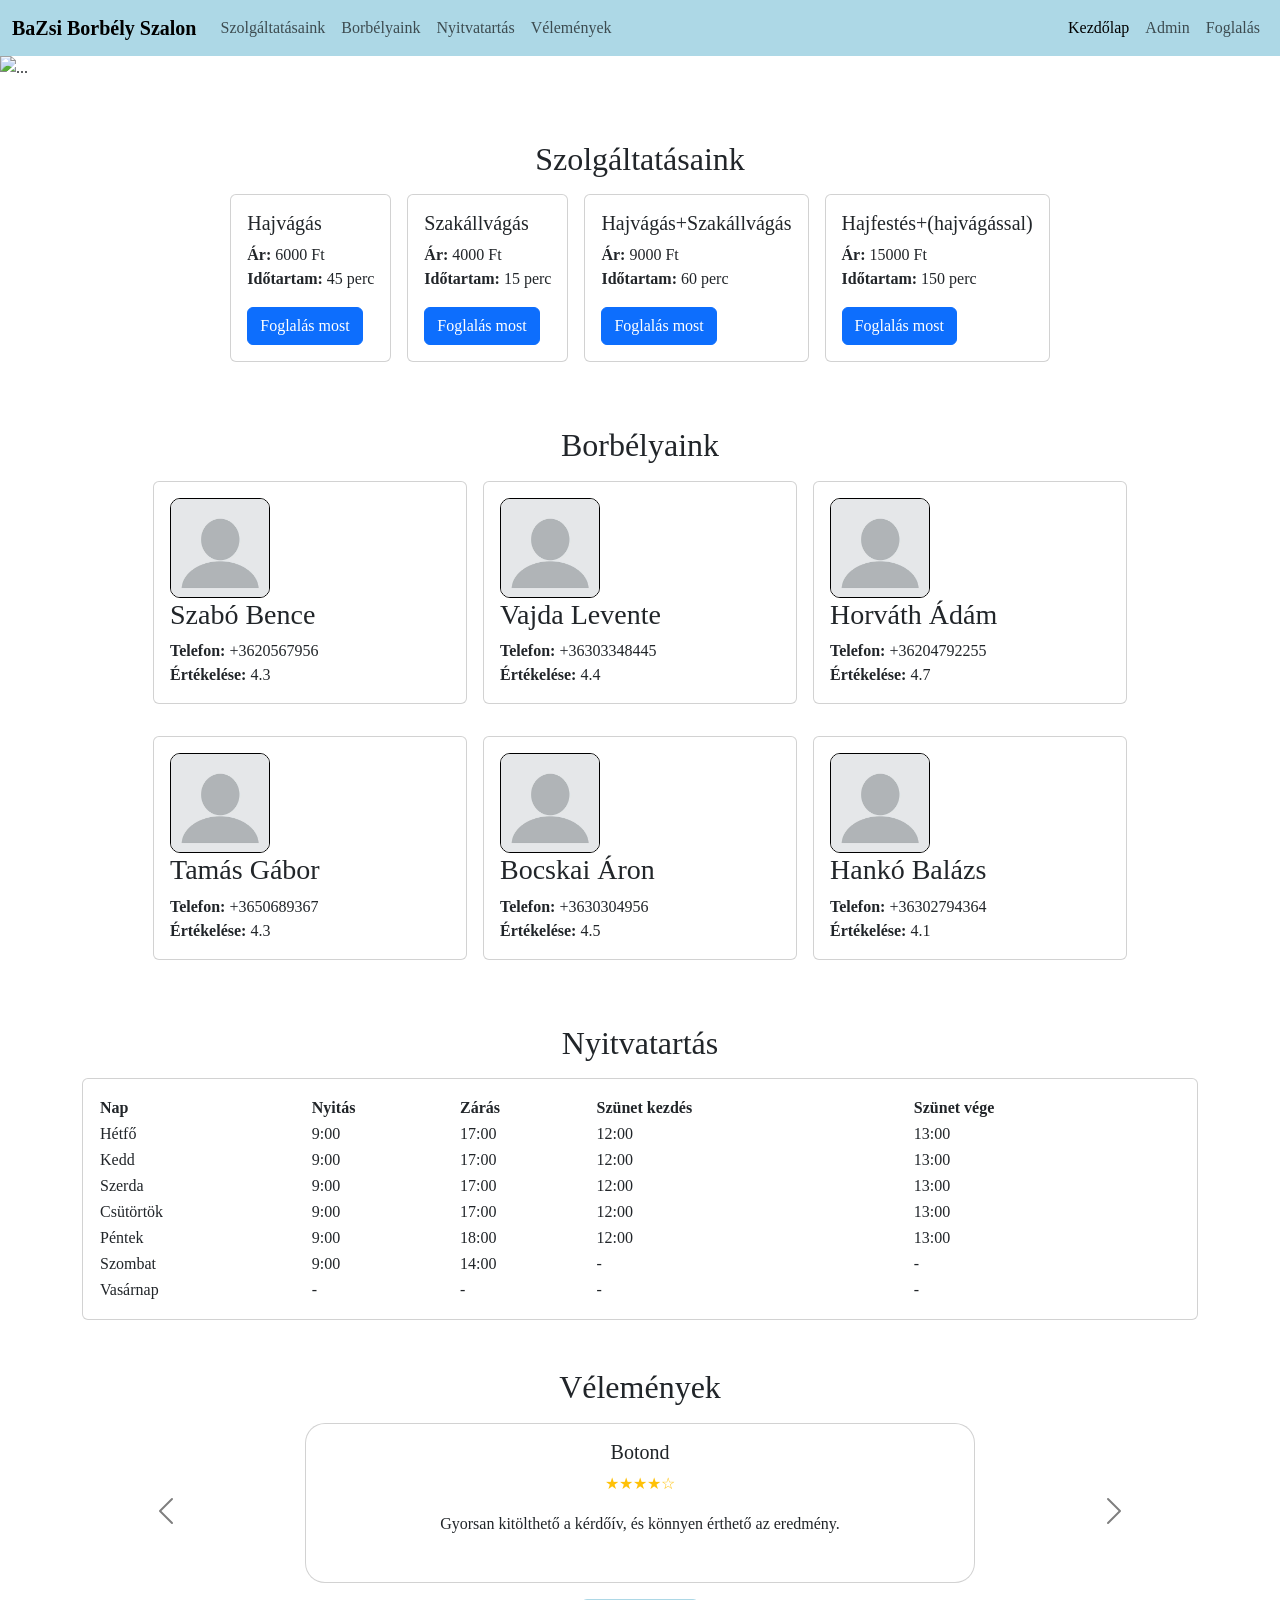
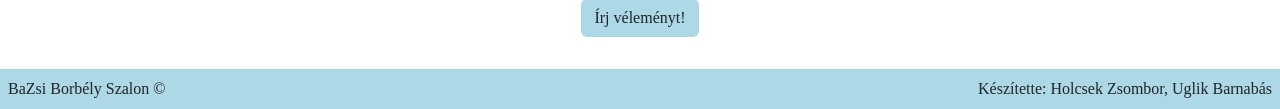
==== commit 2fc1d800: "admin oldal szűrés Az admin oldalon a szűrés és a keresés megvalósítása + vélemények fül regexes meg" ====
--- a/index.html
+++ b/index.html
@@ -159,7 +159,7 @@
                 </button>
             </div>
             <div class="text-center">
-                <a href="/velemenyek/velemeny.html" class="btn btn-primary" id="velemenyekgomb">Írj véleményt!</a>
+                <a href="/velemenyek/velemeny.html" class="btn" id="velemenyekgomb">Írj véleményt!</a>
             </div>
         </div>
     </main>
--- a/style.css
+++ b/style.css
@@ -77,7 +77,7 @@
     background-image: url("data:image/svg+xml,%3csvg xmlns='http://www.w3.org/2000/svg' viewBox='0 0 16 16' fill='%23000'%3e%3cpath d='M4.646 1.646a.5.5 0 0 1 .708 0l6 6a.5.5 0 0 1 0 .708l-6 6a.5.5 0 0 1-.708-.708L10.293 8 4.646 2.354a.5.5 0 0 1 0-.708'/%3e%3c/svg%3e") !important;
 }
 
-#velemenygomb{
+#velemenyekgomb{
  margin-bottom: 20px;
  background-color: lightblue;
 }
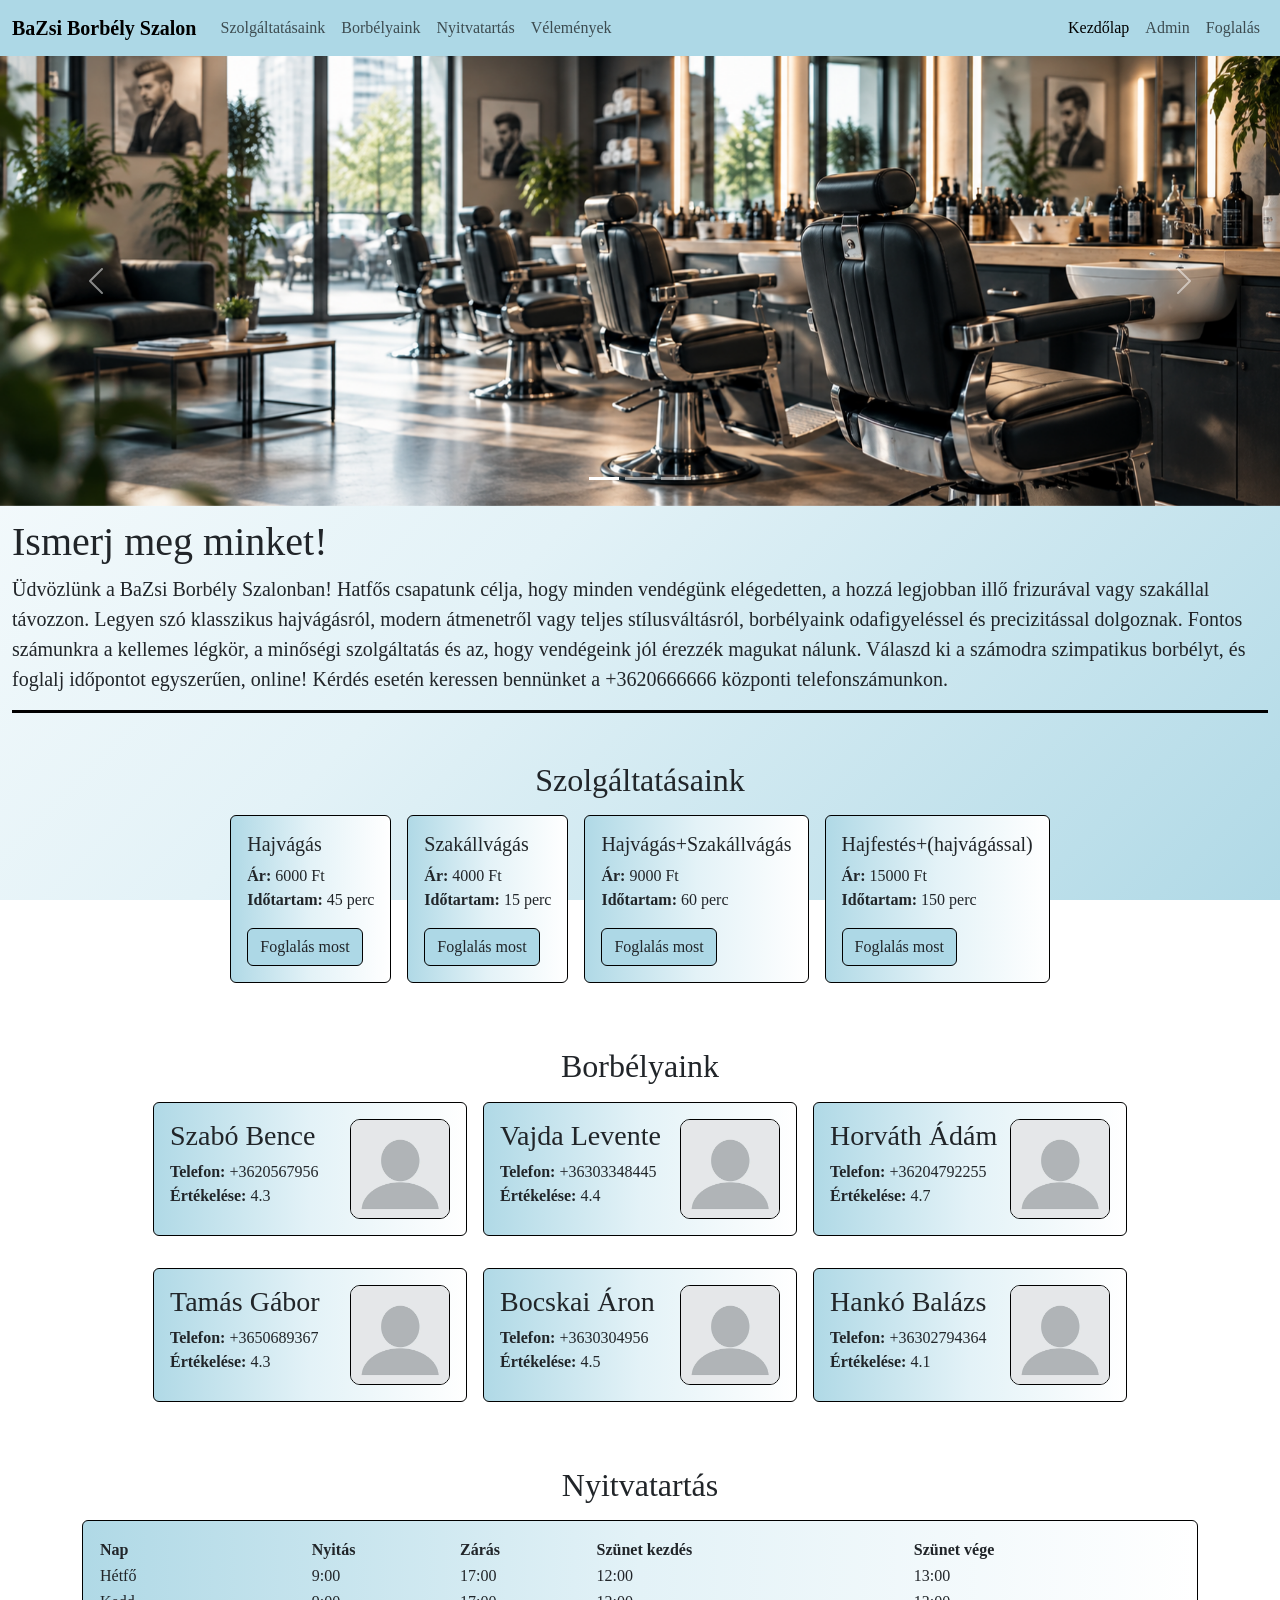
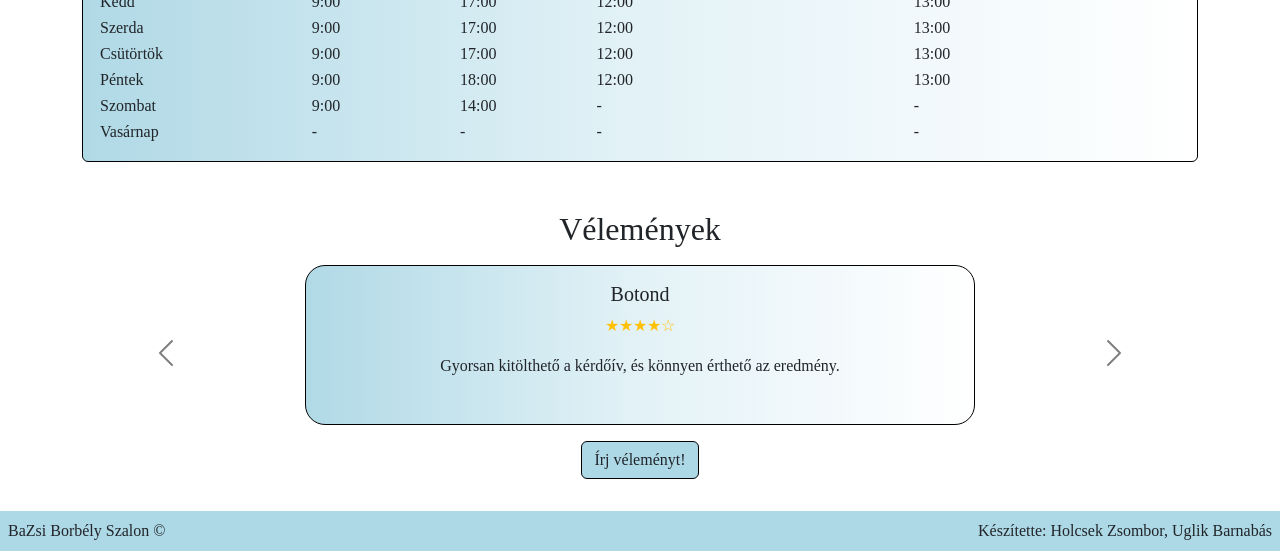
==== commit 1b073841: "főoldal kinézet" ====
--- a/index.html
+++ b/index.html
@@ -57,13 +57,13 @@
         </div>
         <div class="carousel-inner">
             <div class="carousel-item active">
-                <img src="https://upload.wikimedia.org/wikipedia/commons/6/6e/TexasRichardson_barberShop.jpg" class="d-block w-100" alt="...">
+                <img src="./media/dia1.png" class="d-block w-100" alt="szalon">
             </div>
             <div class="carousel-item">
-                <img src="https://barberworld.hu/wp-content/uploads/2020/09/0_wyADGici3oFLpdnk-1.jpg" class="d-block w-100" alt="...">
+                <img src="./media/dia2.png" class="d-block w-100" alt="hajmosás">
             </div>
             <div class="carousel-item">
-                <img src="https://upload.wikimedia.org/wikipedia/commons/9/94/Salon_and_Barber_shop_Ra%27por_by_Don_Ramey_Logan.jpg" class="d-block w-100" alt="...">
+                <img src="./media/dia3.png" class="d-block w-100" alt="vágás">
             </div>
         </div>
         <button class="carousel-control-prev" type="button" data-bs-target="#carousel" data-bs-slide="prev">
@@ -76,6 +76,11 @@
         </button>
     </div>
     <main>
+        <div id="aboutus">
+            <h1>Ismerj meg minket!</h1>
+            <p>
+Üdvözlünk a BaZsi Borbély Szalonban! Hatfős csapatunk célja, hogy minden vendégünk elégedetten, a hozzá legjobban illő frizurával vagy szakállal távozzon. Legyen szó klasszikus hajvágásról, modern átmenetről vagy teljes stílusváltásról, borbélyaink odafigyeléssel és precizitással dolgoznak. Fontos számunkra a kellemes légkör, a minőségi szolgáltatás és az, hogy vendégeink jól érezzék magukat nálunk. Válaszd ki a számodra szimpatikus borbélyt, és foglalj időpontot egyszerűen, online! Kérdés esetén keressen bennünket a +3620666666 központi telefonszámunkon.</p>
+        </div>
         <div id="szolgaltatasok">
             <h2 class="text-center mt-5 mb-3">Szolgáltatásaink</h2>
             <div id="szolgaltatasok_inner" class="d-flex flex-wrap justify-content-center gap-3"></div>
--- a/style.css
+++ b/style.css
@@ -20,6 +20,8 @@
     min-height: 100%;
     display: flex;
     flex-direction: column;
+    background: linear-gradient(135deg,#ffffff, #e3f2f7, #b0d9e6);
+    background-attachment: fixed;
 }
 
 
@@ -38,7 +40,6 @@
 
 /* ----- MAIN ----- */
 main {
-    background-color: var(--hatter-main);
     padding: 12px;
     flex-grow: 1;
 }
@@ -46,6 +47,12 @@
 /* ----- NAVBAR ----- */
 footer {
     background-color: var(--hatter-footer);
+}
+
+.card{
+    background: linear-gradient(270deg,#ffffff, #e3f2f7, #b0d9e6);
+    border: 1px solid black;
+
 }
 
 /* ----- CAROUSEL ----- */
@@ -62,7 +69,7 @@
     width: 60%;
     min-height: 160px;
     border-radius: 20px;
-    background-color: rgba(255, 255, 255, 0.85);
+    background: linear-gradient(270deg,#ffffff, #e3f2f7, #b0d9e6);
 }
 
 #velemenyCarousel {
@@ -80,6 +87,7 @@
 #velemenyekgomb{
  margin-bottom: 20px;
  background-color: lightblue;
+ border: 1px solid black;
 }
 
 #kepek{
@@ -88,6 +96,7 @@
     height: 100;
     width: 100px;
     margin: auto;
+    float: right;
 }
 
 /* ----- FELGÖRGETŐ GOMB ----- */
@@ -111,3 +120,29 @@
 
 #scrollup.visible { opacity: 1; }
 
+#szolgGomb{
+    background-color: lightblue;
+    border: 1px solid black;
+}
+
+#szolgGomb:hover{
+    background-color:white ;
+}
+
+#velemenyekgomb:hover{
+    background-color:white ;
+
+}
+
+#aboutus{
+    font-size: 20px;
+    border-bottom:3px solid black ;
+    
+}
+
+.carousel-item img{
+    width: 100%;
+    height: 450px;
+    object-fit: cover;
+    object-position: center;
+}
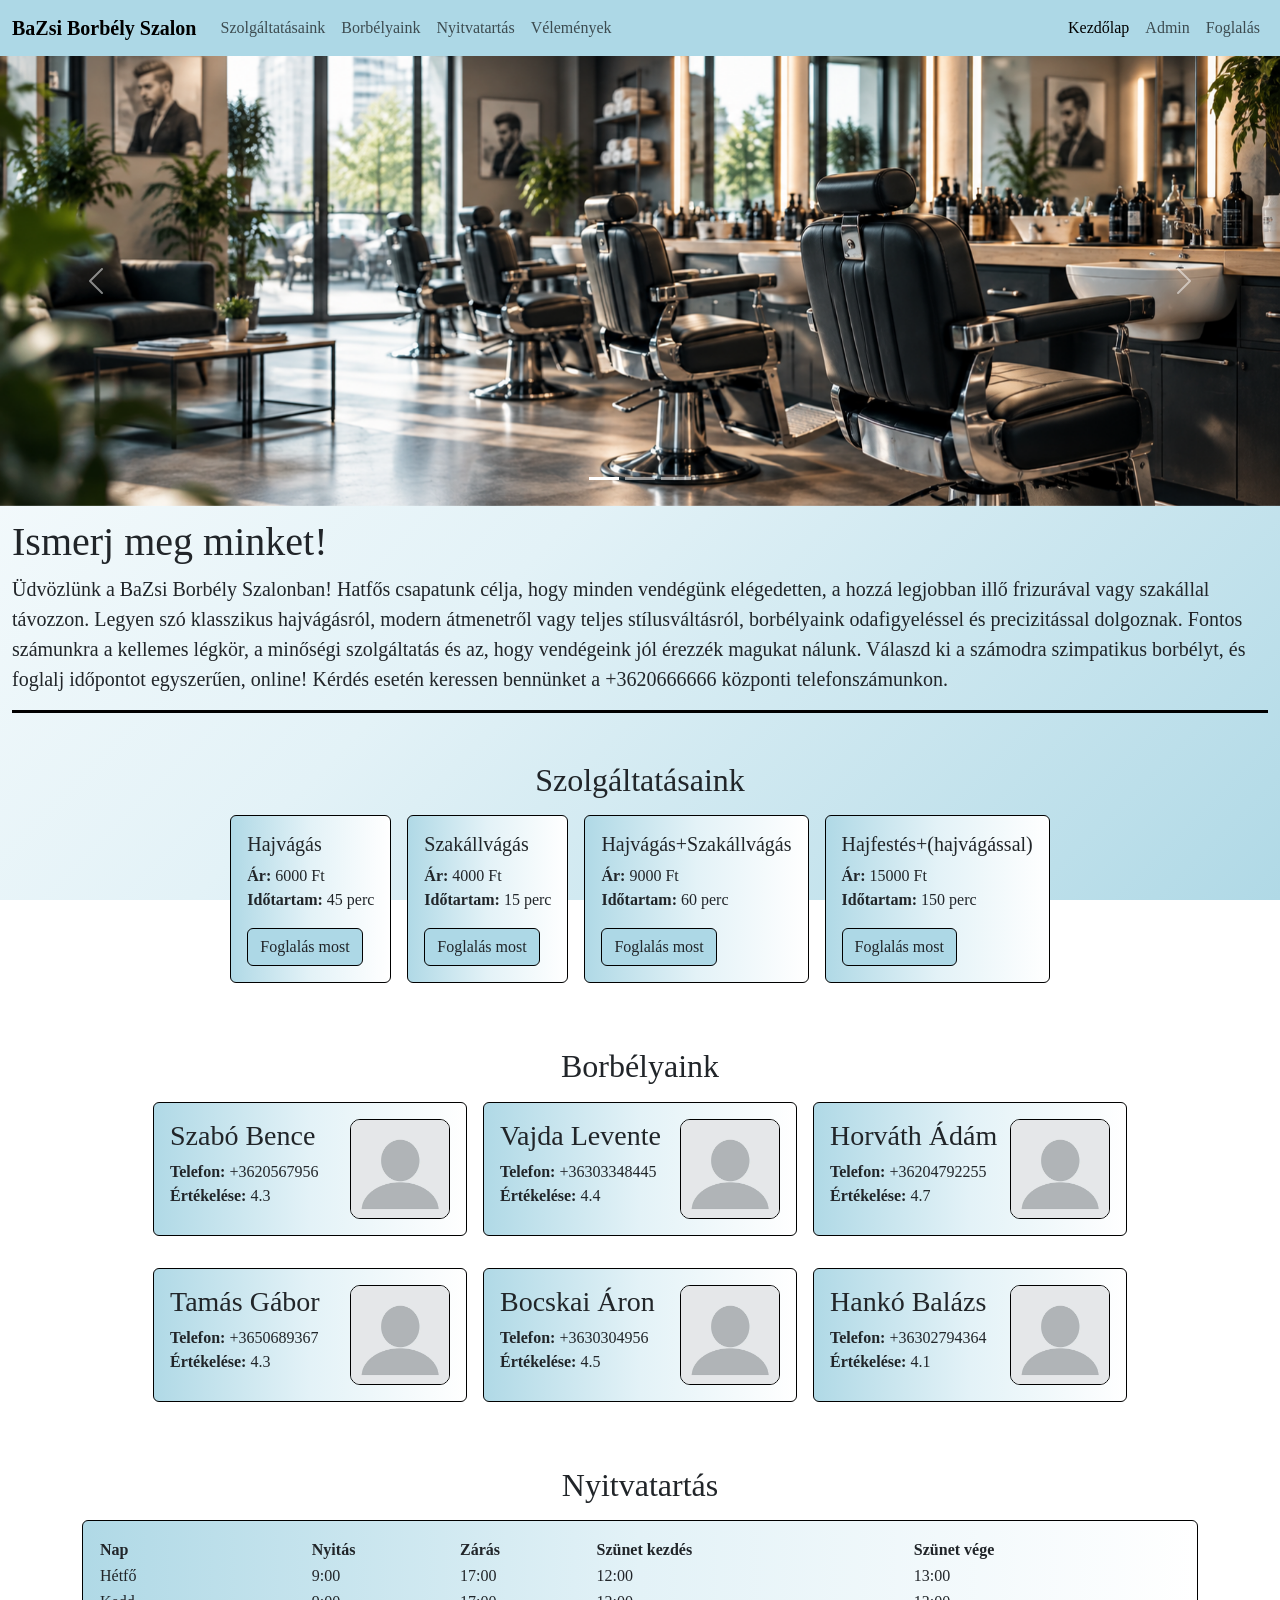
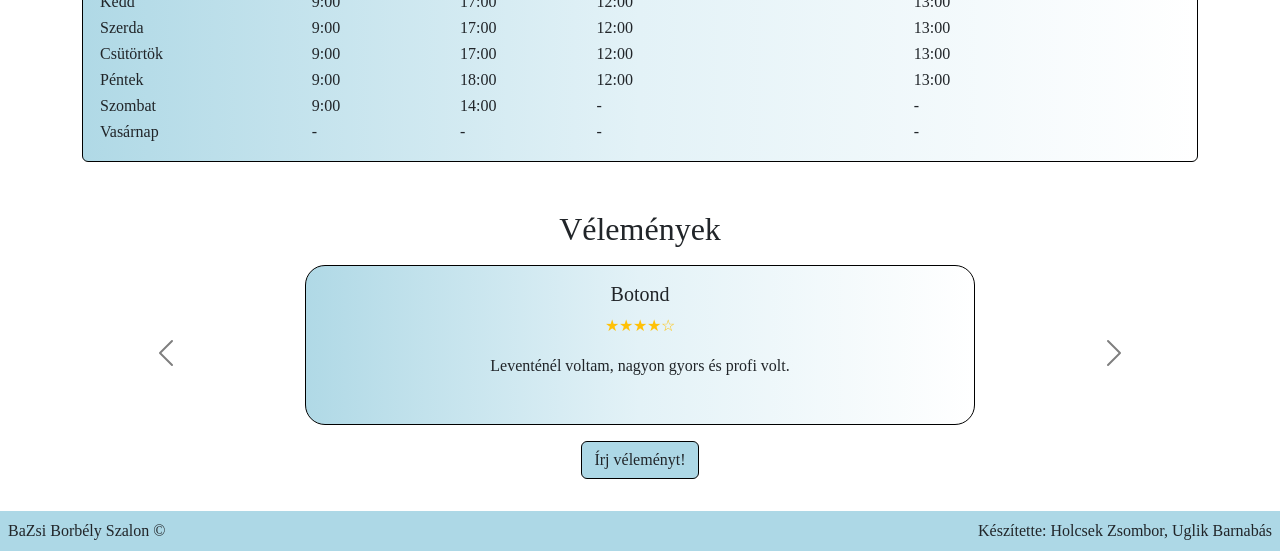
==== commit 4afb7010: "vélemények change" ====
--- a/index.html
+++ b/index.html
@@ -115,7 +115,7 @@
                                 <h5 class="card-title">Botond</h5>
                                 <p class="text-warning">★★★★☆</p>
                                 <p class="card-text">
-                                    Gyorsan kitölthető a kérdőív, és könnyen érthető az eredmény.
+                                    Leventénél voltam, nagyon gyors és profi volt.
                                 </p>
                             </div>
                         </div>
@@ -126,7 +126,7 @@
                                 <h5 class="card-title">III. Albert király</h5>
                                 <p class="text-warning">★☆☆☆☆</p>
                                 <p class="card-text">
-                                Badarásg ez az egész, az én időmben nem voltak ilyenek.
+                                Ilyen barbereket még Jeruzsálembe se találnék, borzalmas.
                             </p>
                             </div>
                         </div>
@@ -137,7 +137,7 @@
                                 <h5 class="card-title">Elisabeth</h5>
                                 <p class="text-warning">★★★★★</p>
                                 <p class="card-text">
-                                    Érdekes volt látni, hogy a mindennapi szokásiam milyen károsak.
+                                    A kis fiamat vittem Balázshoz, nagyon kedves és türelmes volt vele, csak ajánlani tudom.
                                 </p>
                             </div>
                         </div>
@@ -148,7 +148,7 @@
                                 <h5 class="card-title">Noel</h5>
                                 <p class="text-warning">★★★★☆</p>
                                 <p class="card-text">
-                                    Tetszik, hogy felhívjátok a környeztre a figyelmet.
+                                    Áronnál voltak, szép lett a végeredmény, de kicsit lassú volt.
                                 </p>
                             </div>
                         </div>
